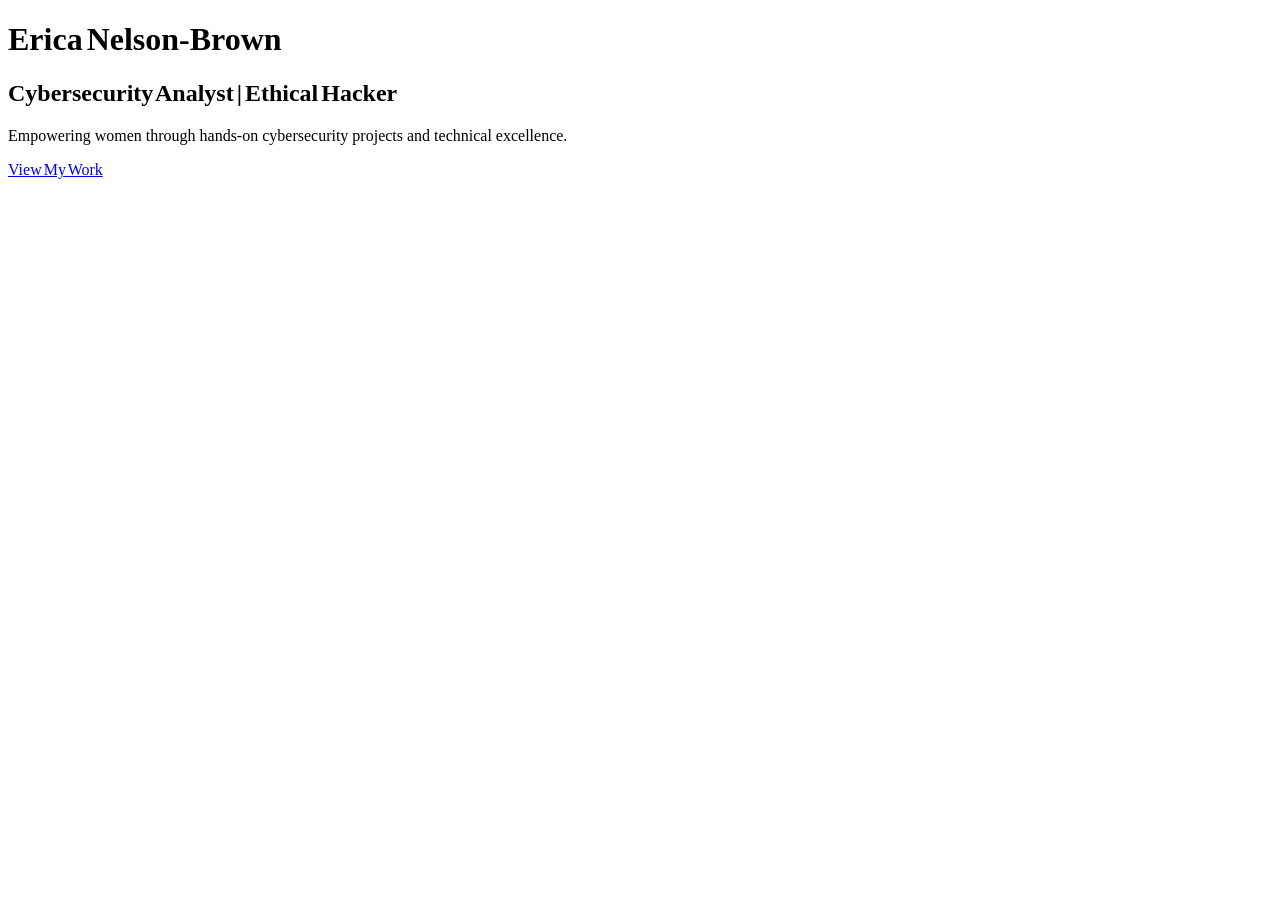
==== index.html @ 02033789 "Add initial HTML structure for the webpage" ====
<!DOCTYPE html>
<html lang="en">
<head>
  <meta charset="UTF-8">
  <meta name="viewport" content="width=device-width, initial-scale=1.0">
  <title>313Cyber‑Women | Erica Nelson‑Brown</title>
  <link rel="stylesheet" href="style.css">
</head>
<body>
  <header class="hero">
    <h1>Erica Nelson‑Brown</h1>
    <h2>Cybersecurity Analyst | Ethical Hacker</h2>
    <p>Empowering women through hands‑on cybersecurity projects and technical excellence.</p>
    <a href="#portfolio" class="hero-button">View My Work</a>
  </header>
</body>
</html>
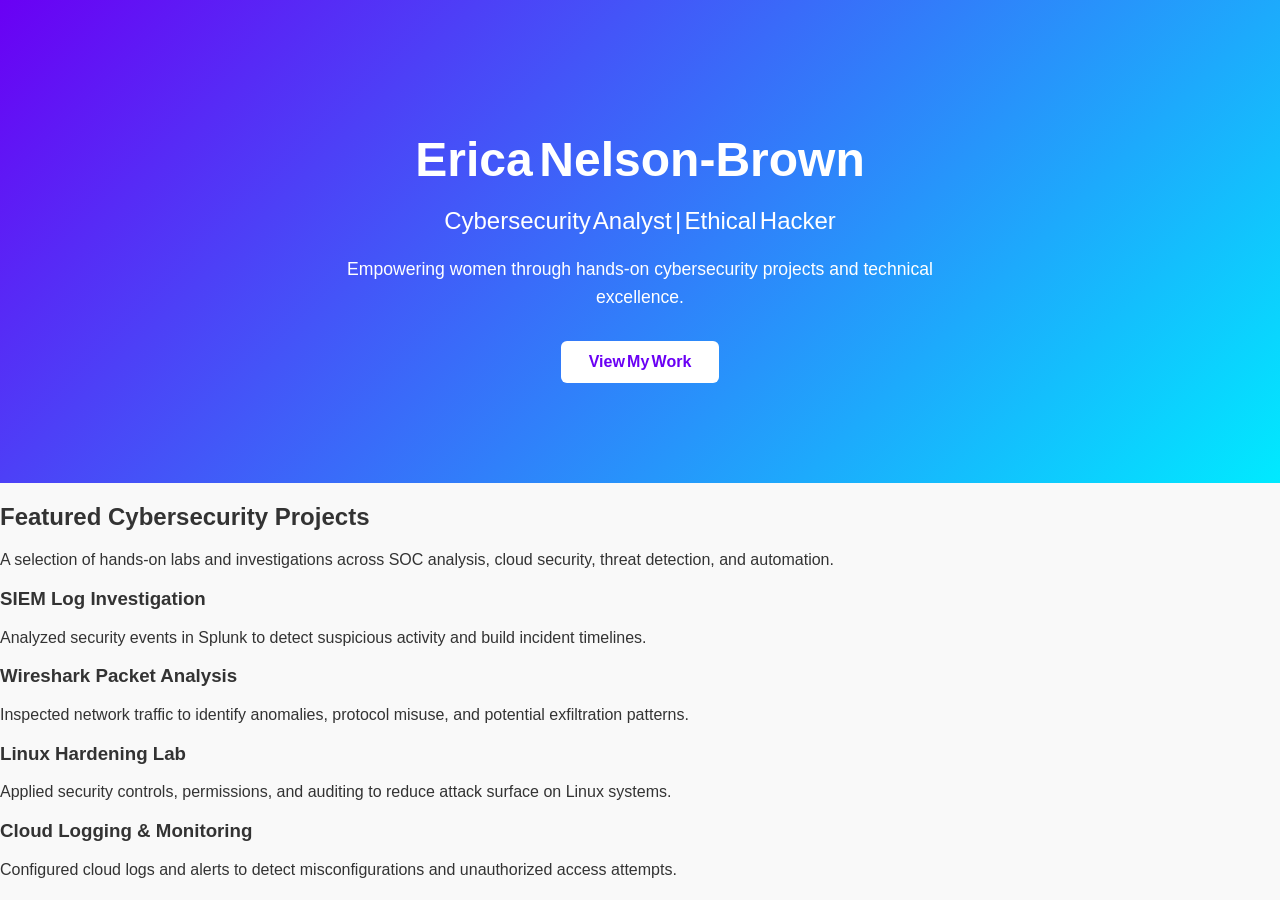
==== commit b78a740b: "Add portfolio section with featured projects Added a portfolio section showcasing featured cybersecu" ====
--- a/index.html
+++ b/index.html
@@ -13,5 +13,37 @@
     <p>Empowering women through hands‑on cybersecurity projects and technical excellence.</p>
     <a href="#portfolio" class="hero-button">View My Work</a>
   </header>
+
+  <section id="portfolio" class="portfolio">
+    <h2>Featured Cybersecurity Projects</h2>
+    <p class="portfolio-intro">
+      A selection of hands-on labs and investigations across SOC analysis, cloud security, threat detection, and automation.
+    </p>
+
+    <div class="portfolio-grid">
+      <div class="portfolio-item">
+        <h3>SIEM Log Investigation</h3>
+        <p>Analyzed security events in Splunk to detect suspicious activity and build incident timelines.</p>
+      </div>
+
+      <div class="portfolio-item">
+        <h3>Wireshark Packet Analysis</h3>
+        <p>Inspected network traffic to identify anomalies, protocol misuse, and potential exfiltration patterns.</p>
+      </div>
+
+      <div class="portfolio-item">
+        <h3>Linux Hardening Lab</h3>
+        <p>Applied security controls, permissions, and auditing to reduce attack surface on Linux systems.</p>
+      </div>
+
+      <div class="portfolio-item">
+        <h3>Cloud Logging & Monitoring</h3>
+        <p>Configured cloud logs and alerts to detect misconfigurations and unauthorized access attempts.</p>
+      </div>
+    </div>
+  </section>
+
 </body>
 </html>
+
+
--- a/style.css
+++ b/style.css
@@ -0,0 +1,48 @@
+body {
+  margin: 0;
+  font-family: 'Montserrat', sans-serif;
+  background-color: #f9f9f9;
+  color: #333;
+}
+
+.hero {
+  text-align: center;
+  padding: 100px 20px;
+  background: linear-gradient(135deg, #6a00f4, #00eaff);
+  color: #fff;
+}
+
+.hero h1 {
+  font-size: 3rem;
+  font-weight: 700;
+  margin-bottom: 10px;
+}
+
+.hero h2 {
+  font-size: 1.5rem;
+  font-weight: 400;
+  margin-bottom: 20px;
+}
+
+.hero p {
+  font-size: 1.1rem;
+  max-width: 600px;
+  margin: 0 auto 30px;
+  line-height: 1.6;
+}
+
+.hero-button {
+  display: inline-block;
+  padding: 12px 28px;
+  background-color: #fff;
+  color: #6a00f4;
+  font-weight: 600;
+  border-radius: 6px;
+  text-decoration: none;
+  transition: 0.3s ease;
+}
+
+.hero-button:hover {
+  background-color: #00eaff;
+  color: #000;
+}
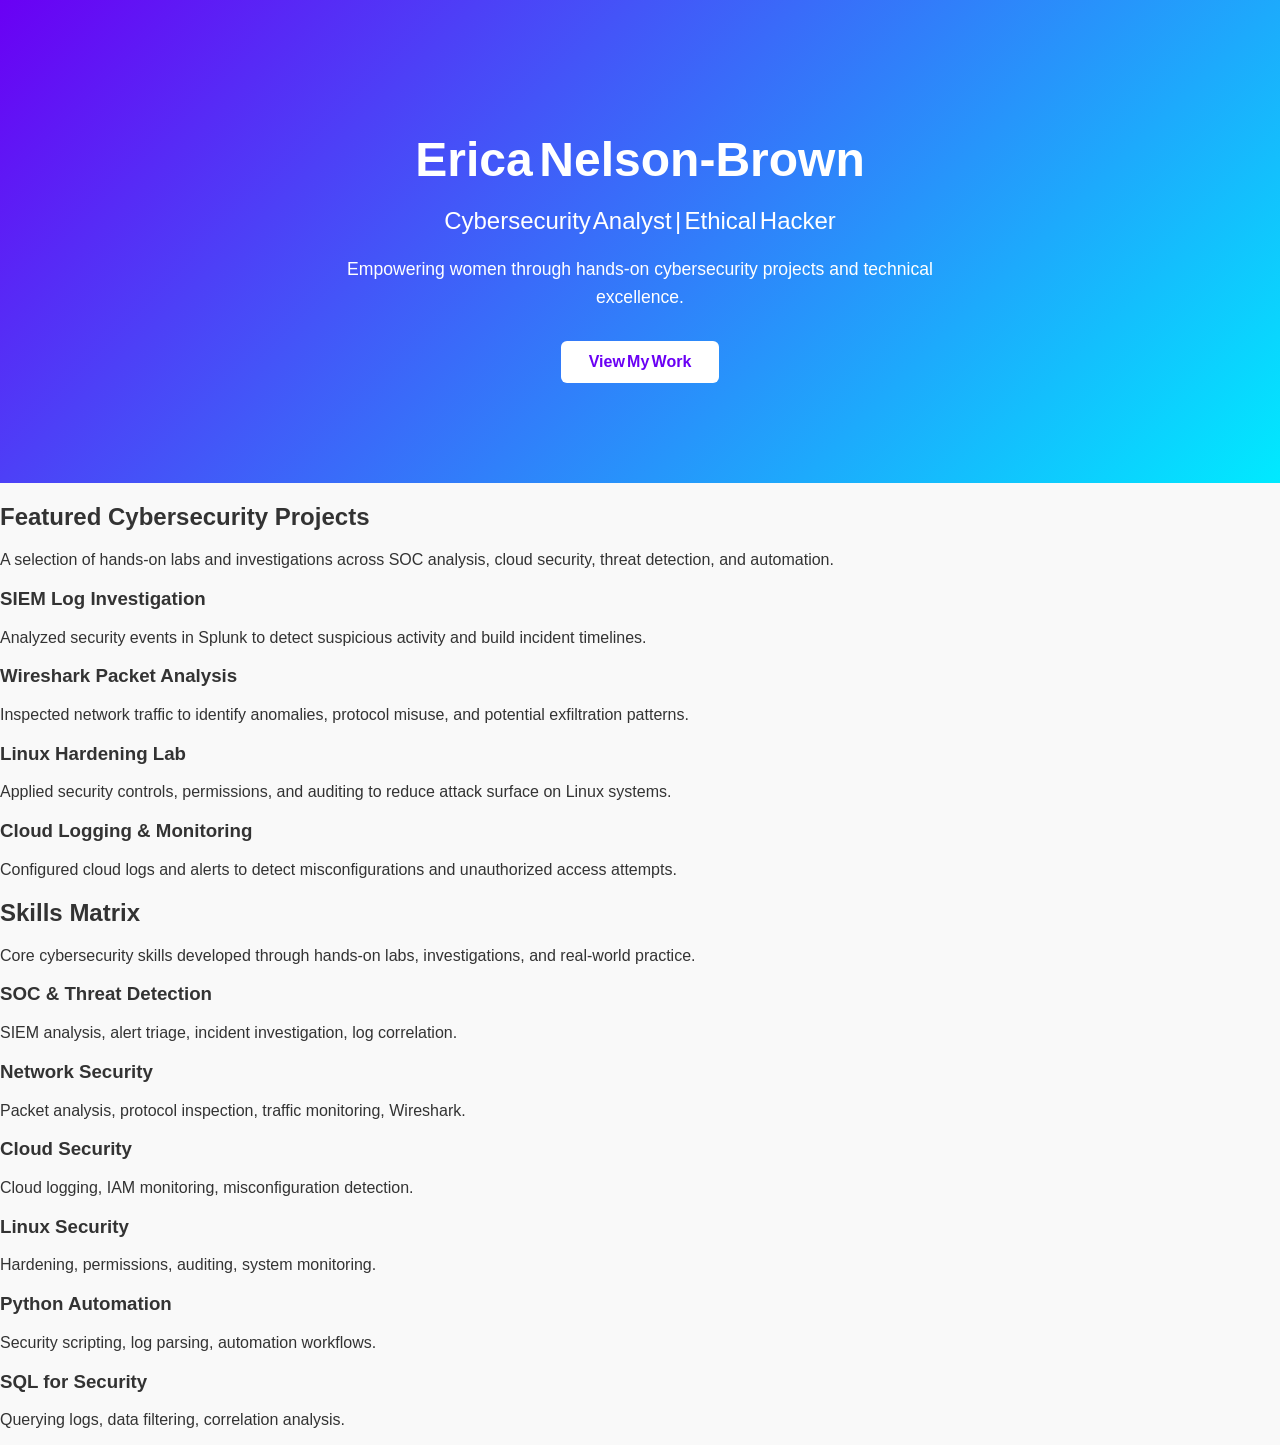
==== commit 73ea8d0d: "Add skills section to index.html Added a new skills section with various cybersecurity skills and de" ====
--- a/index.html
+++ b/index.html
@@ -38,7 +38,46 @@
 
       <div class="portfolio-item">
         <h3>Cloud Logging & Monitoring</h3>
-        <p>Configured cloud logs and alerts to detect misconfigurations and unauthorized access attempts.</p>
+    <p>Configured cloud logs and alerts to detect misconfigurations and unauthorized access attempts.</p>
+      </div>
+    </div>
+  </section>
+
+  <section id="skills" class="skills">
+    <h2>Skills Matrix</h2>
+    <p class="skills-intro">
+      Core cybersecurity skills developed through hands-on labs, investigations, and real-world practice.
+    </p>
+
+    <div class="skills-grid">
+      <div class="skill-item">
+        <h3>SOC & Threat Detection</h3>
+        <p>SIEM analysis, alert triage, incident investigation, log correlation.</p>
+      </div>
+
+      <div class="skill-item">
+        <h3>Network Security</h3>
+        <p>Packet analysis, protocol inspection, traffic monitoring, Wireshark.</p>
+      </div>
+
+      <div class="skill-item">
+        <h3>Cloud Security</h3>
+        <p>Cloud logging, IAM monitoring, misconfiguration detection.</p>
+      </div>
+
+      <div class="skill-item">
+        <h3>Linux Security</h3>
+        <p>Hardening, permissions, auditing, system monitoring.</p>
+      </div>
+
+      <div class="skill-item">
+        <h3>Python Automation</h3>
+        <p>Security scripting, log parsing, automation workflows.</p>
+      </div>
+
+      <div class="skill-item">
+        <h3>SQL for Security</h3>
+        <p>Querying logs, data filtering, correlation analysis.</p>
       </div>
     </div>
   </section>
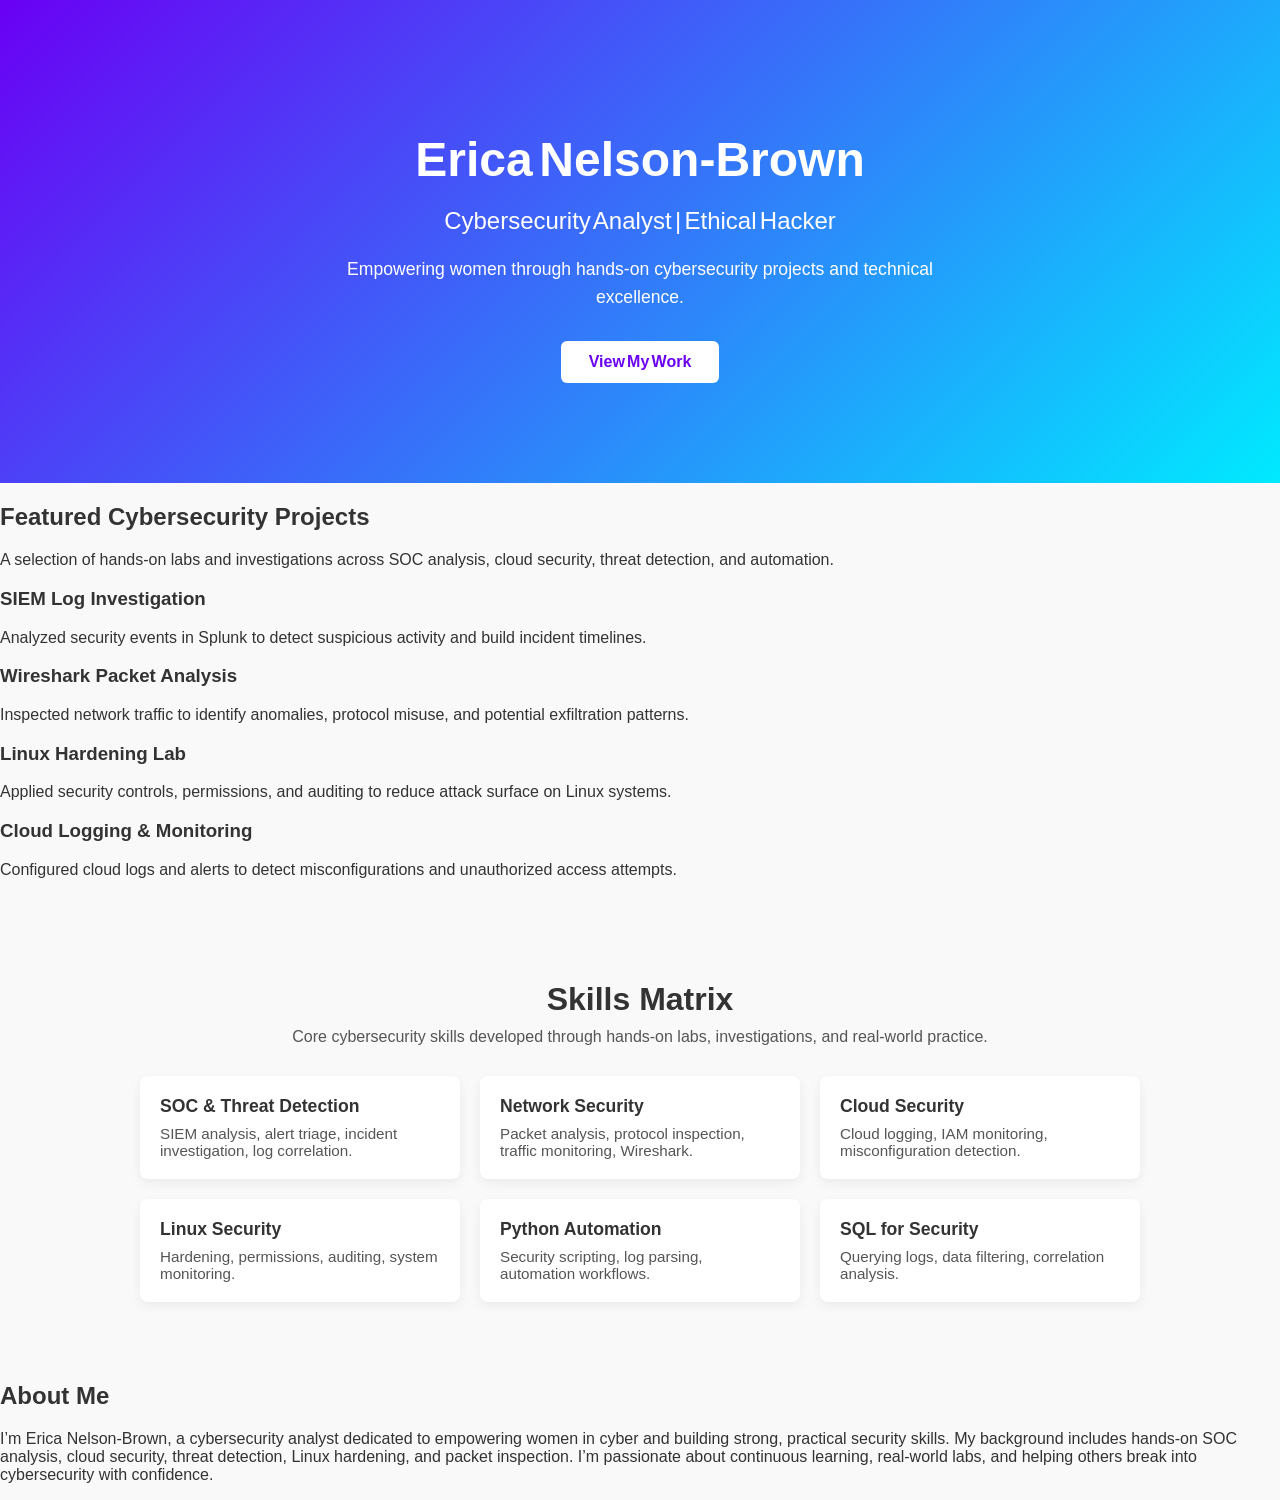
==== commit e331326c: "Add 'About Me' section to index.html Added an 'About Me' section with personal background and skills" ====
--- a/index.html
+++ b/index.html
@@ -81,6 +81,14 @@
       </div>
     </div>
   </section>
+<section id="about" class="about">
+  <h2>About Me</h2>
+  <p class="about-text">
+    I’m Erica Nelson‑Brown, a cybersecurity analyst dedicated to empowering women in cyber and building strong, practical security skills. 
+    My background includes hands‑on SOC analysis, cloud security, threat detection, Linux hardening, and packet inspection. 
+    I’m passionate about continuous learning, real‑world labs, and helping others break into cybersecurity with confidence.
+  </p>
+</section>
 
 </body>
 </html>
--- a/style.css
+++ b/style.css
@@ -46,3 +46,49 @@
   background-color: #00eaff;
   color: #000;
 }
+
+.skills {
+  padding: 60px 20px;
+  max-width: 1000px;
+  margin: 0 auto;
+  text-align: center;
+}
+
+.skills h2 {
+  font-size: 2rem;
+  margin-bottom: 10px;
+}
+
+.skills-intro {
+  font-size: 1rem;
+  color: #555;
+  max-width: 700px;
+  margin: 0 auto 30px;
+}
+
+.skills-grid {
+  display: grid;
+  grid-template-columns: repeat(auto-fit, minmax(240px, 1fr));
+  gap: 20px;
+}
+
+.skill-item {
+  background: #ffffff;
+  border-radius: 8px;
+  padding: 20px;
+  box-shadow: 0 4px 12px rgba(0, 0, 0, 0.06);
+  text-align: left;
+}
+
+.skill-item h3 {
+  margin-top: 0;
+  font-size: 1.1rem;
+  margin-bottom: 8px;
+}
+
+.skill-item p {
+  margin: 0;
+  font-size: 0.95rem;
+  color: #555;
+}
+
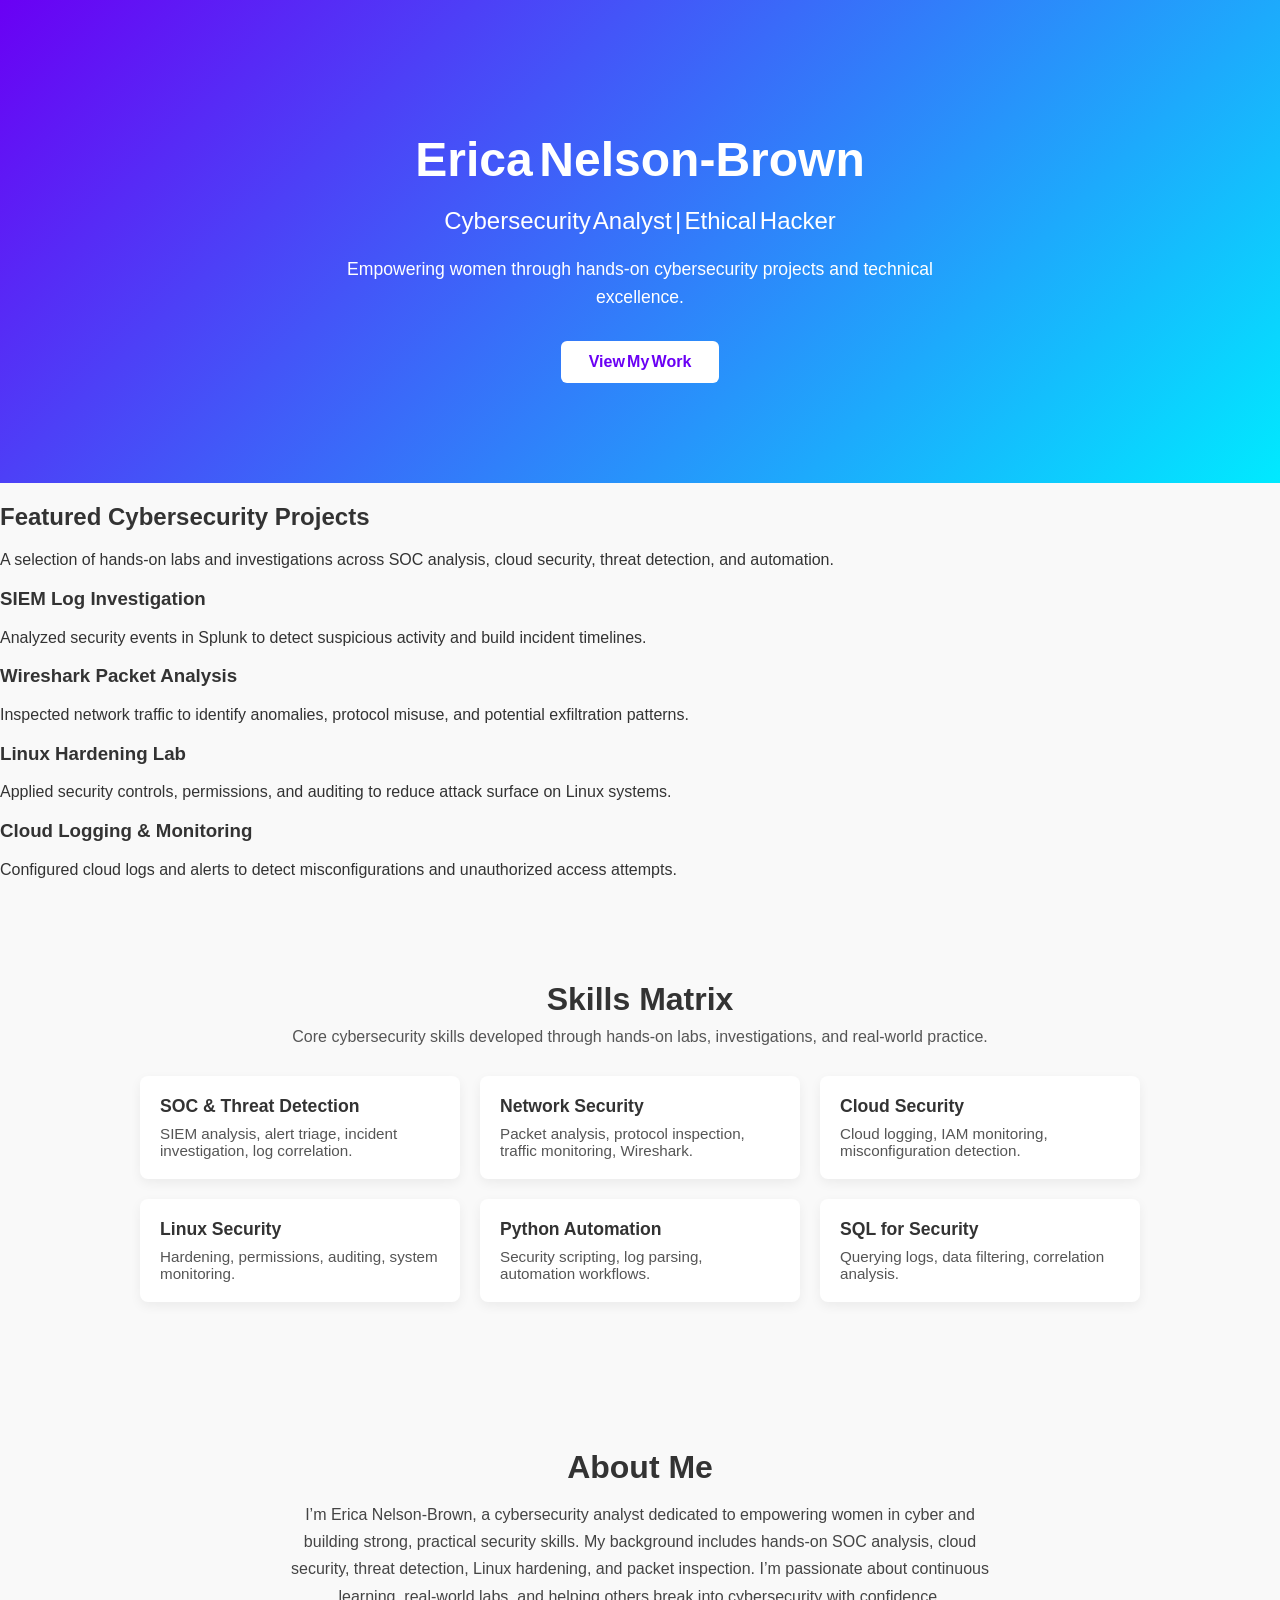
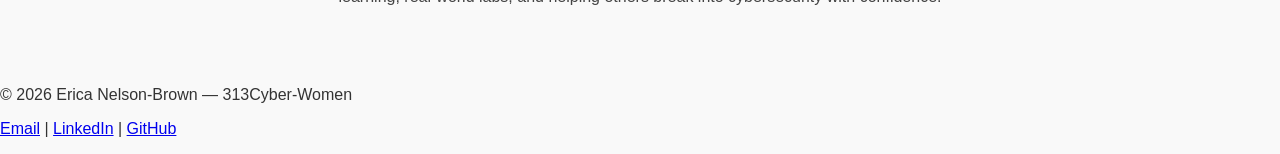
==== commit 3f495995: "Add footer with contact information and links" ====
--- a/index.html
+++ b/index.html
@@ -90,7 +90,14 @@
   </p>
 </section>
 
+<footer class="footer">
+  <p>© 2026 Erica Nelson‑Brown — 313Cyber‑Women</p>
+  <p>
+    <a href="mailto:your-email@example.com">Email</a> |
+    <a href="https://www.linkedin.com/in/YOUR-LINKEDIN">LinkedIn</a> |
+    <a href="https://github.com/nelsonbrownerica-collab">GitHub</a>
+  </p>
+</footer>
+
 </body>
 </html>
-
-
--- a/style.css
+++ b/style.css
@@ -92,3 +92,24 @@
   color: #555;
 }
 
+.about {
+  padding: 60px 20px;
+  max-width: 900px;
+  margin: 0 auto;
+  text-align: center;
+}
+
+.about h2 {
+  font-size: 2rem;
+  margin-bottom: 15px;
+}
+
+.about-text {
+  font-size: 1rem;
+  color: #444;
+  line-height: 1.7;
+  max-width: 700px;
+  margin: 0 auto;
+}
+
+
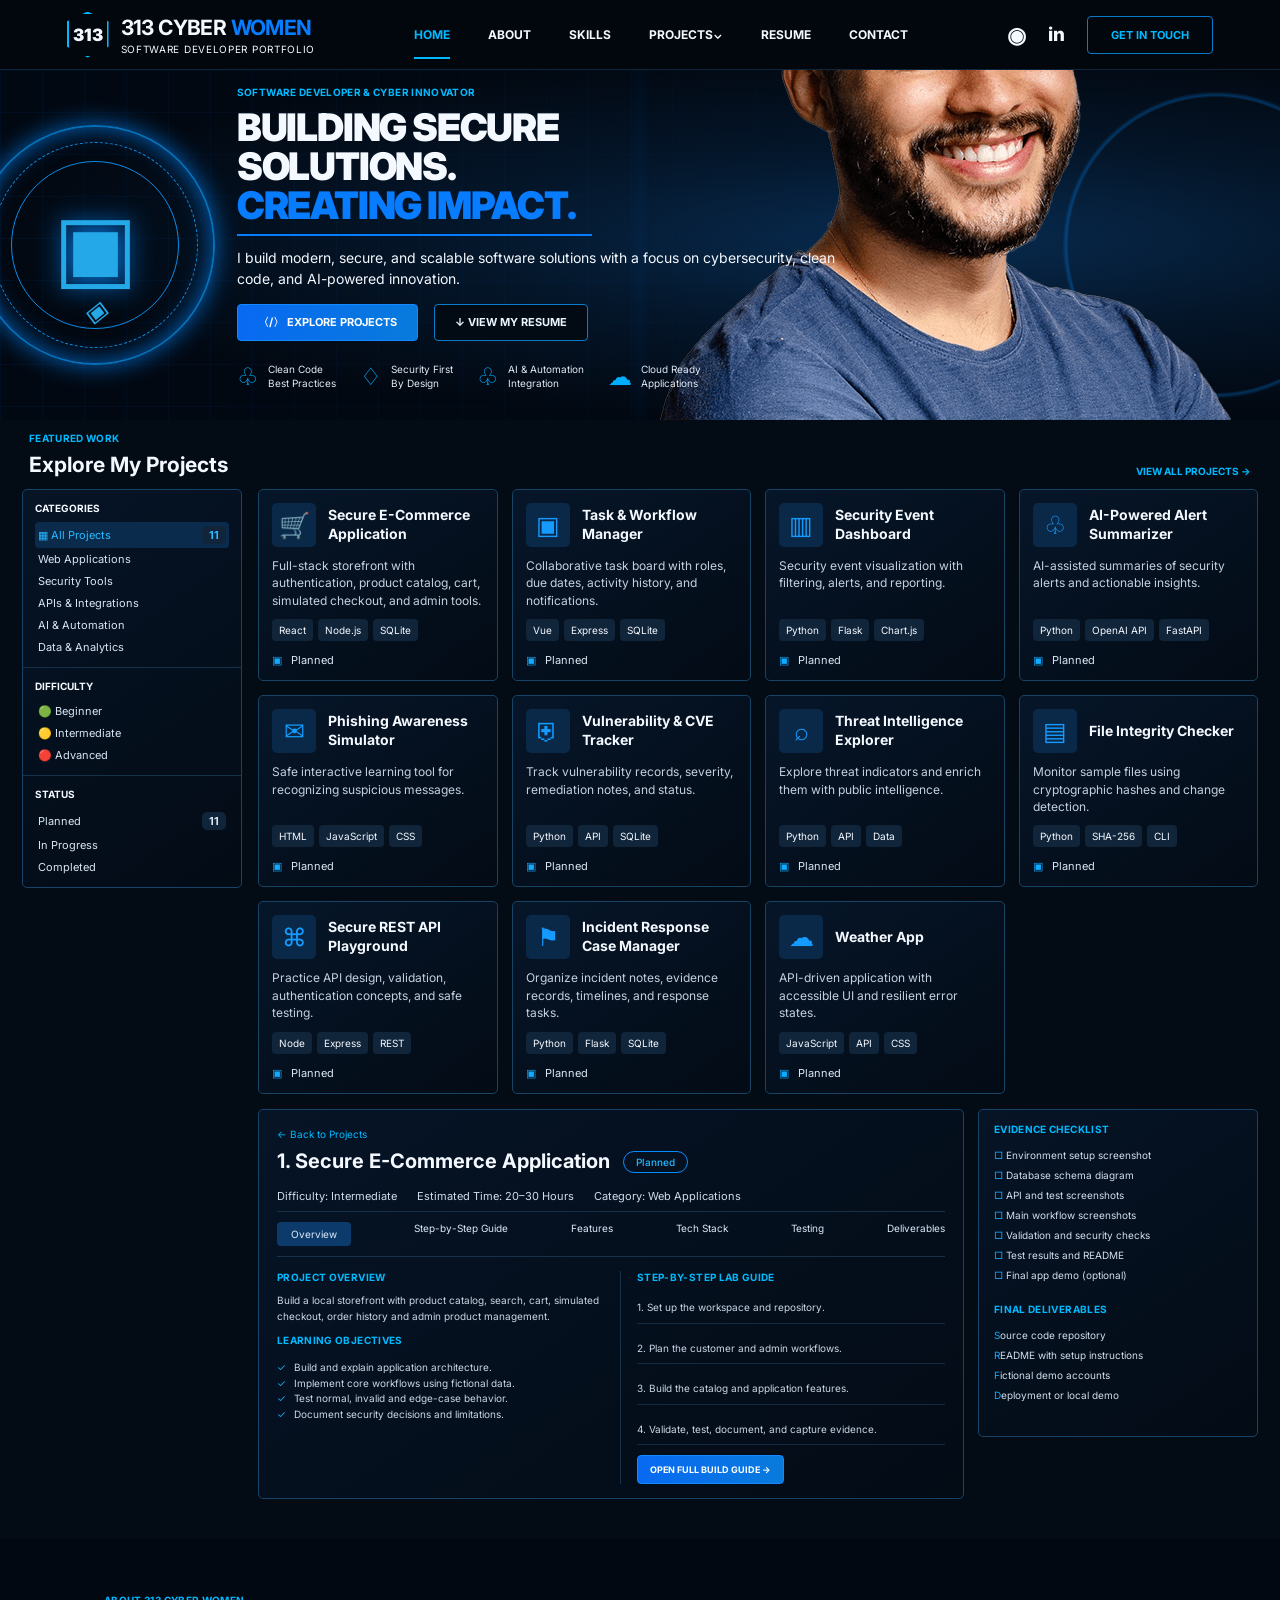
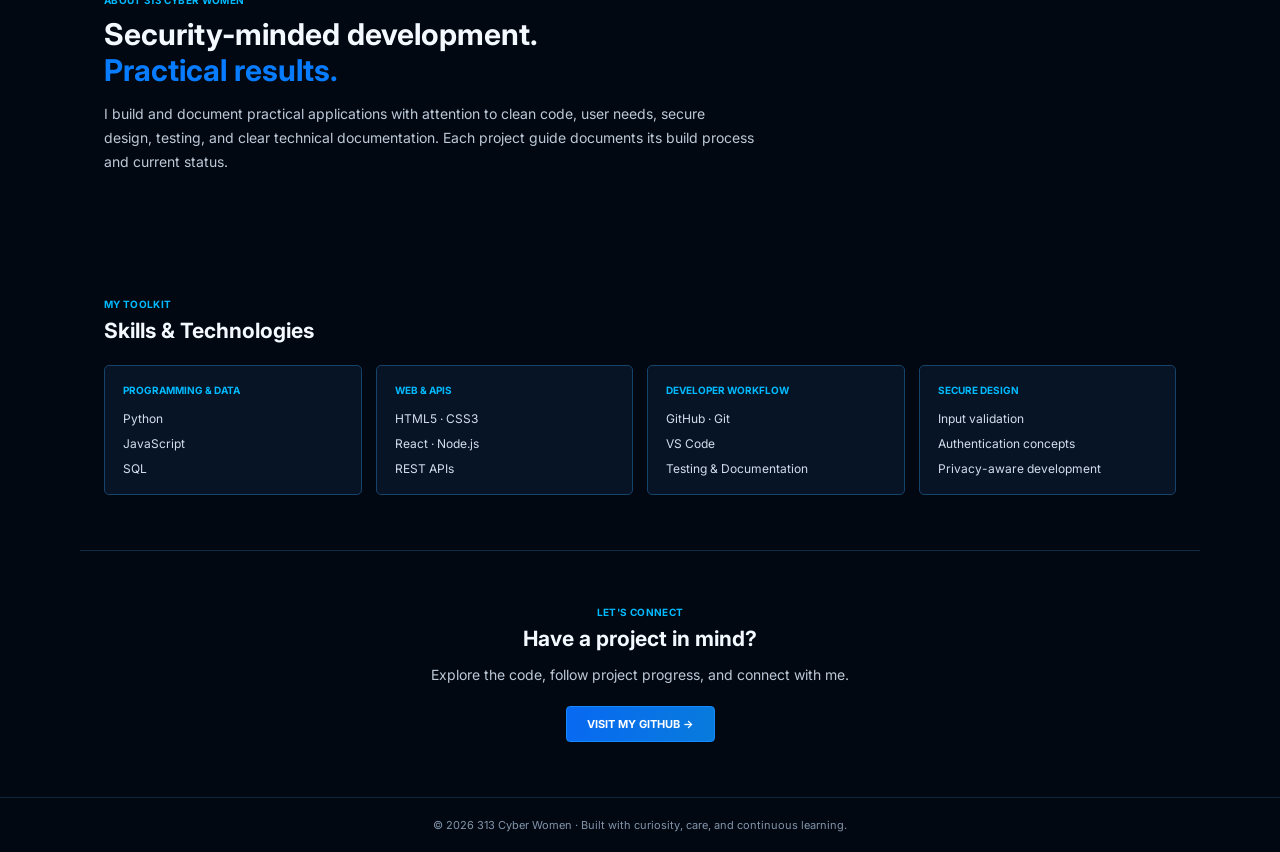
==== commit 1569543f: "Replace old landing page with custom standalone portfolio" ====
--- a/index.html
+++ b/index.html
@@ -1,103 +1,7 @@
-<!DOCTYPE html>
-<html lang="en">
-<head>
-  <meta charset="UTF-8">
-  <meta name="viewport" content="width=device-width, initial-scale=1.0">
-  <title>313Cyber‑Women | Erica Nelson‑Brown</title>
-  <link rel="stylesheet" href="style.css">
-</head>
-<body>
-  <header class="hero">
-    <h1>Erica Nelson‑Brown</h1>
-    <h2>Cybersecurity Analyst | Ethical Hacker</h2>
-    <p>Empowering women through hands‑on cybersecurity projects and technical excellence.</p>
-    <a href="#portfolio" class="hero-button">View My Work</a>
-  </header>
-
-  <section id="portfolio" class="portfolio">
-    <h2>Featured Cybersecurity Projects</h2>
-    <p class="portfolio-intro">
-      A selection of hands-on labs and investigations across SOC analysis, cloud security, threat detection, and automation.
-    </p>
-
-    <div class="portfolio-grid">
-      <div class="portfolio-item">
-        <h3>SIEM Log Investigation</h3>
-        <p>Analyzed security events in Splunk to detect suspicious activity and build incident timelines.</p>
-      </div>
-
-      <div class="portfolio-item">
-        <h3>Wireshark Packet Analysis</h3>
-        <p>Inspected network traffic to identify anomalies, protocol misuse, and potential exfiltration patterns.</p>
-      </div>
-
-      <div class="portfolio-item">
-        <h3>Linux Hardening Lab</h3>
-        <p>Applied security controls, permissions, and auditing to reduce attack surface on Linux systems.</p>
-      </div>
-
-      <div class="portfolio-item">
-        <h3>Cloud Logging & Monitoring</h3>
-    <p>Configured cloud logs and alerts to detect misconfigurations and unauthorized access attempts.</p>
-      </div>
-    </div>
-  </section>
-
-  <section id="skills" class="skills">
-    <h2>Skills Matrix</h2>
-    <p class="skills-intro">
-      Core cybersecurity skills developed through hands-on labs, investigations, and real-world practice.
-    </p>
-
-    <div class="skills-grid">
-      <div class="skill-item">
-        <h3>SOC & Threat Detection</h3>
-        <p>SIEM analysis, alert triage, incident investigation, log correlation.</p>
-      </div>
-
-      <div class="skill-item">
-        <h3>Network Security</h3>
-        <p>Packet analysis, protocol inspection, traffic monitoring, Wireshark.</p>
-      </div>
-
-      <div class="skill-item">
-        <h3>Cloud Security</h3>
-        <p>Cloud logging, IAM monitoring, misconfiguration detection.</p>
-      </div>
-
-      <div class="skill-item">
-        <h3>Linux Security</h3>
-        <p>Hardening, permissions, auditing, system monitoring.</p>
-      </div>
-
-      <div class="skill-item">
-        <h3>Python Automation</h3>
-        <p>Security scripting, log parsing, automation workflows.</p>
-      </div>
-
-      <div class="skill-item">
-        <h3>SQL for Security</h3>
-        <p>Querying logs, data filtering, correlation analysis.</p>
-      </div>
-    </div>
-  </section>
-<section id="about" class="about">
-  <h2>About Me</h2>
-  <p class="about-text">
-    I’m Erica Nelson‑Brown, a cybersecurity analyst dedicated to empowering women in cyber and building strong, practical security skills. 
-    My background includes hands‑on SOC analysis, cloud security, threat detection, Linux hardening, and packet inspection. 
-    I’m passionate about continuous learning, real‑world labs, and helping others break into cybersecurity with confidence.
-  </p>
-</section>
-
-<footer class="footer">
-  <p>© 2026 Erica Nelson‑Brown — 313Cyber‑Women</p>
-  <p>
-    <a href="mailto:your-email@example.com">Email</a> |
-    <a href="https://www.linkedin.com/in/YOUR-LINKEDIN">LinkedIn</a> |
-    <a href="https://github.com/nelsonbrownerica-collab">GitHub</a>
-  </p>
-</footer>
-
-</body>
-</html>
+<!doctype html><html lang="en"><head><meta charset="utf-8"><meta name="viewport" content="width=device-width,initial-scale=1"><title>313 Cyber Women | Erica Nelson</title><meta name="description" content="Erica Nelson's software developer portfolio: secure applications, cybersecurity, and AI-powered innovation."><link rel="stylesheet" href="static/css/cyber-portfolio.css"><link href="https://fonts.googleapis.com/css2?family=Inter:wght@400;500;600;700;800;900&display=swap" rel="stylesheet"></head><body>
+<header class="topbar"><a class="brand" href="#home"><span class="brand-shield">313</span><span><strong>313 CYBER <b>WOMEN</b></strong><small>SOFTWARE DEVELOPER PORTFOLIO</small></span></a><button class="menu-toggle" aria-label="Open navigation">☰</button><nav class="nav"><a class="active" href="#home">HOME</a><a href="#about">ABOUT</a><a href="#skills">SKILLS</a><a href="#projects">PROJECTS⌄</a><a href="static/uploads/resume.pdf">RESUME</a><a href="#contact">CONTACT</a></nav><div class="social"><a href="https://github.com/nelsonbrownerica-collab">◉</a><a href="https://www.linkedin.com/">in</a><a class="outline-btn" href="#contact">GET IN TOUCH</a></div></header>
+<main><section class="hero" id="home"><div class="hero-grid"></div><div class="lock-art"><div class="lock-ring"><span>▣</span><i>◈</i></div></div><div class="hero-copy"><p class="eyebrow">SOFTWARE DEVELOPER &amp; CYBER INNOVATOR</p><h1>BUILDING SECURE<br>SOLUTIONS.<br><em>CREATING IMPACT.</em></h1><div class="blue-rule"></div><p class="hero-desc">I build modern, secure, and scalable software solutions with a focus on cybersecurity, clean code, and AI-powered innovation.</p><div class="hero-actions"><a class="primary-btn" href="#projects">〈/〉 EXPLORE PROJECTS</a><a class="secondary-btn" href="static/uploads/resume.pdf">↓ VIEW MY RESUME</a></div><div class="value-row"><span>♧ <small>Clean Code<br>Best Practices</small></span><span>♢ <small>Security First<br>By Design</small></span><span>♧ <small>AI &amp; Automation<br>Integration</small></span><span>☁ <small>Cloud Ready<br>Applications</small></span></div></div><div class="portrait-wrap"><img src="assets/media/authors/me.png" alt="Portrait of Erica Nelson"></div></section>
+<section class="projects-section" id="projects"><div class="section-heading"><div><p class="eyebrow">FEATURED WORK</p><h2>Explore My Projects</h2></div><a href="projects/">VIEW ALL PROJECTS →</a></div><div class="project-layout"><aside class="filters"><div class="filter-group"><h3>CATEGORIES</h3><button class="filter active" data-filter="all">▦ All Projects <b>11</b></button><button class="filter" data-filter="Web Applications">Web Applications</button><button class="filter" data-filter="Security Tools">Security Tools</button><button class="filter" data-filter="APIs & Integrations">APIs &amp; Integrations</button><button class="filter" data-filter="AI & Automation">AI &amp; Automation</button><button class="filter" data-filter="Data & Analytics">Data &amp; Analytics</button></div><div class="filter-group"><h3>DIFFICULTY</h3><button class="filter" data-difficulty="Beginner">🟢 Beginner</button><button class="filter" data-difficulty="Intermediate">🟡 Intermediate</button><button class="filter" data-difficulty="Advanced">🔴 Advanced</button></div><div class="filter-group"><h3>STATUS</h3><button class="filter" data-status="Planned">Planned <b>11</b></button><button class="filter" data-status="In Progress">In Progress</button><button class="filter" data-status="Completed">Completed</button></div></aside><div class="project-content"><div class="project-grid">
+<a class="project-card" href="projects/ecommerce-platform/" data-category="Web Applications" data-difficulty="Intermediate" data-status="Planned"><div class="card-top"><span class="project-icon">🛒</span><h3>Secure E-Commerce Application</h3></div><p>Full-stack storefront with authentication, product catalog, cart, simulated checkout, and admin tools.</p><div class="tags"><span>React</span><span>Node.js</span><span>SQLite</span></div><div class="card-status">▣ &nbsp; Planned</div></a><a class="project-card" href="projects/task-manager/" data-category="Web Applications" data-difficulty="Intermediate" data-status="Planned"><div class="card-top"><span class="project-icon">▣</span><h3>Task & Workflow Manager</h3></div><p>Collaborative task board with roles, due dates, activity history, and notifications.</p><div class="tags"><span>Vue</span><span>Express</span><span>SQLite</span></div><div class="card-status">▣ &nbsp; Planned</div></a><a class="project-card" href="projects/security-event-dashboard/" data-category="Data & Analytics" data-difficulty="Intermediate" data-status="Planned"><div class="card-top"><span class="project-icon">▥</span><h3>Security Event Dashboard</h3></div><p>Security event visualization with filtering, alerts, and reporting.</p><div class="tags"><span>Python</span><span>Flask</span><span>Chart.js</span></div><div class="card-status">▣ &nbsp; Planned</div></a><a class="project-card" href="projects/ai-alert-summarizer/" data-category="AI & Automation" data-difficulty="Advanced" data-status="Planned"><div class="card-top"><span class="project-icon">♧</span><h3>AI-Powered Alert Summarizer</h3></div><p>AI-assisted summaries of security alerts and actionable insights.</p><div class="tags"><span>Python</span><span>OpenAI API</span><span>FastAPI</span></div><div class="card-status">▣ &nbsp; Planned</div></a><a class="project-card" href="projects/phishing-awareness-simulator/" data-category="Security Tools" data-difficulty="Beginner" data-status="Planned"><div class="card-top"><span class="project-icon">✉</span><h3>Phishing Awareness Simulator</h3></div><p>Safe interactive learning tool for recognizing suspicious messages.</p><div class="tags"><span>HTML</span><span>JavaScript</span><span>CSS</span></div><div class="card-status">▣ &nbsp; Planned</div></a><a class="project-card" href="projects/vulnerability-tracker/" data-category="Security Tools" data-difficulty="Intermediate" data-status="Planned"><div class="card-top"><span class="project-icon">⛨</span><h3>Vulnerability & CVE Tracker</h3></div><p>Track vulnerability records, severity, remediation notes, and status.</p><div class="tags"><span>Python</span><span>API</span><span>SQLite</span></div><div class="card-status">▣ &nbsp; Planned</div></a><a class="project-card" href="projects/threat-intel-explorer/" data-category="Data & Analytics" data-difficulty="Advanced" data-status="Planned"><div class="card-top"><span class="project-icon">⌕</span><h3>Threat Intelligence Explorer</h3></div><p>Explore threat indicators and enrich them with public intelligence.</p><div class="tags"><span>Python</span><span>API</span><span>Data</span></div><div class="card-status">▣ &nbsp; Planned</div></a><a class="project-card" href="projects/file-integrity-monitor/" data-category="Security Tools" data-difficulty="Beginner" data-status="Planned"><div class="card-top"><span class="project-icon">▤</span><h3>File Integrity Checker</h3></div><p>Monitor sample files using cryptographic hashes and change detection.</p><div class="tags"><span>Python</span><span>SHA-256</span><span>CLI</span></div><div class="card-status">▣ &nbsp; Planned</div></a><a class="project-card" href="projects/secure-api-playground/" data-category="APIs & Integrations" data-difficulty="Intermediate" data-status="Planned"><div class="card-top"><span class="project-icon">⌘</span><h3>Secure REST API Playground</h3></div><p>Practice API design, validation, authentication concepts, and safe testing.</p><div class="tags"><span>Node</span><span>Express</span><span>REST</span></div><div class="card-status">▣ &nbsp; Planned</div></a><a class="project-card" href="projects/incident-case-manager/" data-category="APIs & Integrations" data-difficulty="Advanced" data-status="Planned"><div class="card-top"><span class="project-icon">⚑</span><h3>Incident Response Case Manager</h3></div><p>Organize incident notes, evidence records, timelines, and response tasks.</p><div class="tags"><span>Python</span><span>Flask</span><span>SQLite</span></div><div class="card-status">▣ &nbsp; Planned</div></a><a class="project-card" href="projects/weather-app/" data-category="Web Applications" data-difficulty="Beginner" data-status="Planned"><div class="card-top"><span class="project-icon">☁</span><h3>Weather App</h3></div><p>API-driven application with accessible UI and resilient error states.</p><div class="tags"><span>JavaScript</span><span>API</span><span>CSS</span></div><div class="card-status">▣ &nbsp; Planned</div></a>
+</div><div class="detail-preview"><div class="detail-main"><a class="back-link" href="projects/">← Back to Projects</a><h2>1. Secure E-Commerce Application <span class="status-pill">Planned</span></h2><div class="detail-meta"><span>Difficulty: Intermediate</span><span>Estimated Time: 20–30 Hours</span><span>Category: Web Applications</span></div><div class="detail-tabs"><span>Overview</span><span>Step-by-Step Guide</span><span>Features</span><span>Tech Stack</span><span>Testing</span><span>Deliverables</span></div><div class="detail-columns"><div><p class="eyebrow">PROJECT OVERVIEW</p><p>Build a local storefront with product catalog, search, cart, simulated checkout, order history and admin product management.</p><p class="eyebrow">LEARNING OBJECTIVES</p><ul class="check-list"><li>Build and explain application architecture.</li><li>Implement core workflows using fictional data.</li><li>Test normal, invalid and edge-case behavior.</li><li>Document security decisions and limitations.</li></ul></div><div><p class="eyebrow">STEP-BY-STEP LAB GUIDE</p><p class="step-line">1. Set up the workspace and repository.</p><p class="step-line">2. Plan the customer and admin workflows.</p><p class="step-line">3. Build the catalog and application features.</p><p class="step-line">4. Validate, test, document, and capture evidence.</p><a class="primary-btn compact" href="projects/ecommerce-platform/">OPEN FULL BUILD GUIDE →</a></div></div></div><aside class="evidence"><p class="eyebrow">EVIDENCE CHECKLIST</p><ul><li>□ Environment setup screenshot</li><li>□ Database schema diagram</li><li>□ API and test screenshots</li><li>□ Main workflow screenshots</li><li>□ Validation and security checks</li><li>□ Test results and README</li><li>□ Final app demo (optional)</li></ul><p class="eyebrow">FINAL DELIVERABLES</p><ul><li>Source code repository</li><li>README with setup instructions</li><li>Fictional demo accounts</li><li>Deployment or local demo</li></ul></aside></div></div></div></section>
+<section class="about-section" id="about"><p class="eyebrow">ABOUT 313 CYBER WOMEN</p><h2>Security-minded development.<br><em>Practical results.</em></h2><p>I build and document practical applications with attention to clean code, user needs, secure design, testing, and clear technical documentation. Each project guide documents its build process and current status.</p></section><section class="skills-section" id="skills"><p class="eyebrow">MY TOOLKIT</p><h2>Skills &amp; Technologies</h2><div class="skill-grid"><div><b>PROGRAMMING &amp; DATA</b><span>Python</span><span>JavaScript</span><span>SQL</span></div><div><b>WEB &amp; APIS</b><span>HTML5 · CSS3</span><span>React · Node.js</span><span>REST APIs</span></div><div><b>DEVELOPER WORKFLOW</b><span>GitHub · Git</span><span>VS Code</span><span>Testing &amp; Documentation</span></div><div><b>SECURE DESIGN</b><span>Input validation</span><span>Authentication concepts</span><span>Privacy-aware development</span></div></div></section><section class="contact-section" id="contact"><p class="eyebrow">LET'S CONNECT</p><h2>Have a project in mind?</h2><p>Explore the code, follow project progress, and connect with me.</p><a class="primary-btn" href="https://github.com/nelsonbrownerica-collab">VISIT MY GITHUB →</a></section></main><footer>© 2026 313 Cyber Women · Built with curiosity, care, and continuous learning.</footer><script src="static/js/cyber-portfolio.js"></script></body></html>
--- a/static/css/cyber-portfolio.css
+++ b/static/css/cyber-portfolio.css
@@ -0,0 +1 @@
+:root{--bg:#020811;--panel:#061426;--panel2:#071a2e;--line:#16436a;--blue:#087cff;--cyan:#00baff;--text:#f4f8ff;--muted:#bdc9d8}*{box-sizing:border-box}html{scroll-behavior:smooth;scroll-padding-top:78px}body{margin:0;background:var(--bg);color:var(--text);font-family:Inter,Arial,sans-serif;font-size:14px}a{color:inherit;text-decoration:none}.topbar{height:70px;background:#02060d;border-bottom:1px solid #10243a;display:flex;align-items:center;justify-content:space-between;padding:0 5.2%;position:sticky;top:0;z-index:20}.brand{display:flex;align-items:center;gap:12px}.brand-shield{width:42px;height:46px;display:grid;place-items:center;border:2px solid var(--cyan);clip-path:polygon(50% 0,100% 22%,100% 76%,50% 100%,0 76%,0 22%);font-weight:900;font-size:17px}.brand strong{font-size:21px;letter-spacing:-.6px}.brand strong b{color:var(--blue)}.brand small{display:block;font-size:10px;letter-spacing:.7px;margin-top:3px}.nav{display:flex;gap:38px;height:100%;align-items:center}.nav a{height:100%;display:flex;align-items:center;font-weight:700;font-size:12px;position:relative}.nav a.active,.nav a:hover{color:var(--cyan)}.nav a.active:after{content:"";height:2px;background:var(--cyan);position:absolute;bottom:10px;left:0;right:0}.social{display:flex;align-items:center;gap:22px;font-size:22px;font-weight:800}.social a:nth-child(2){font-size:19px}.outline-btn,.secondary-btn{border:1px solid #087bca;border-radius:4px;padding:11px 23px;color:var(--cyan);font-size:11px;font-weight:700}.menu-toggle{display:none;background:none;color:white;border:0;font-size:24px}.hero{min-height:350px;position:relative;overflow:hidden;background:radial-gradient(ellipse at 72% 48%,#082b50 0,#04162a 35%,#020811 72%)}.hero:before{content:"";position:absolute;inset:0;background-image:linear-gradient(90deg,transparent 49%,rgba(0,126,255,.08) 50%,transparent 51%),linear-gradient(rgba(0,126,255,.06) 1px,transparent 1px),linear-gradient(90deg,rgba(0,126,255,.06) 1px,transparent 1px);background-size:100% 100%,42px 42px,42px 42px;mask-image:linear-gradient(90deg,black,transparent 95%)}.hero-grid{position:absolute;inset:0;background:radial-gradient(circle at 95% 50%,transparent 0 12%,rgba(0,139,255,.3) 12.2%,transparent 12.5% 20%,rgba(0,139,255,.2) 20.2%,transparent 20.5%)}.lock-art{position:absolute;left:-45px;top:25px;width:280px;height:300px;display:grid;place-items:center;opacity:.9}.lock-ring{width:240px;height:240px;border:2px solid #087bca;border-radius:50%;display:grid;place-items:center;box-shadow:0 0 24px #006dcf,inset 0 0 24px #006dcf;position:relative;color:#28baff}.lock-ring:before,.lock-ring:after{content:"";position:absolute;border:1px dashed #0d9bff;border-radius:50%;inset:15px}.lock-ring:after{inset:34px;border-style:solid}.lock-ring span{font-size:90px;text-shadow:0 0 25px #08f}.lock-ring i{position:absolute;font-size:30px;bottom:35px}.hero-copy{position:relative;z-index:2;margin-left:18.5%;padding:16px 0 15px;max-width:620px}.eyebrow{color:var(--cyan);font-size:10px;font-weight:700;letter-spacing:.35px;margin:0 0 8px}.hero h1{font-size:38px;line-height:1.02;letter-spacing:-1.2px;margin:10px 0 8px;font-weight:900}.hero h1 em,.about-section h2 em{font-style:normal;color:#087cff}.blue-rule{height:2px;width:355px;background:#087cff;margin:10px 0}.hero-desc{font-size:14px;line-height:1.45;margin:12px 0 15px}.hero-actions{display:flex;gap:16px}.primary-btn,.secondary-btn{display:inline-flex;align-items:center;justify-content:center;padding:10px 20px;border-radius:4px;font-size:11px;font-weight:700}.primary-btn{background:linear-gradient(100deg,#0869f2,#087bdc);color:white;border:1px solid #1589ff}.secondary-btn{color:#e9f5ff;background:#020a14}.value-row{display:flex;gap:24px;margin-top:21px}.value-row span{font-size:24px;color:#00aeff;display:flex;align-items:center;gap:9px}.value-row small{font-size:10px;line-height:1.45;color:#e0e9f4}.portrait-wrap{position:absolute;right:14%;bottom:0;width:330px;height:340px;display:flex;align-items:end;justify-content:center}.portrait-glow{position:absolute;inset:30px 0 0;border-radius:50%;background:#087bff;filter:blur(70px);opacity:.22}.portrait-placeholder{height:290px;width:260px;border:1px dashed #1684ce;background:linear-gradient(145deg,#0b2946,#08101e);display:flex;align-items:center;justify-content:center;flex-direction:column;gap:10px;color:#4fcaff;position:relative;z-index:1}.portrait-placeholder span{font-size:70px;font-weight:900}.portrait-placeholder small{letter-spacing:2px}.projects-section{max-width:1380px;margin:auto;padding:12px 22px 40px;background:#030b15}.section-heading{display:flex;justify-content:space-between;align-items:end;padding:0 7px 12px}.section-heading h2,.skills-section h2,.contact-section h2{font-size:21px;margin:0}.section-heading>a{color:var(--cyan);font-size:10px;font-weight:700}.project-layout{display:grid;grid-template-columns:220px 1fr;gap:16px}.filters,.evidence,.detail-main{border:1px solid var(--line);border-radius:5px;background:linear-gradient(145deg,#061426,#030b15)}.filters{align-self:start}.filter-group{padding:12px 12px 9px;border-bottom:1px solid #16324b}.filter-group:last-child{border:0}.filter-group h3{font-size:10px;margin:0 0 8px}.filter{width:100%;border:0;background:transparent;color:#d9e5f3;text-align:left;padding:4px 3px;font:inherit;font-size:11px;display:flex;align-items:center;gap:8px;cursor:pointer;border-radius:4px}.filter b{margin-left:auto;background:#10243a;padding:2px 7px;border-radius:5px}.filter.active,.filter:hover{background:#0b2b4c;color:#28baff}.dot{width:10px;height:10px;border-radius:50%;display:inline-block}.green{background:#00c66b}.yellow{background:#ffbd00}.red{background:#ed3434}.purple{background:#4d5cff}.project-content{min-width:0}.project-grid{display:grid;grid-template-columns:repeat(4,minmax(0,1fr));gap:14px}.project-card{border:1px solid #174365;border-radius:5px;background:linear-gradient(145deg,#061629,#030b15);padding:13px;min-height:190px;display:flex;flex-direction:column;transition:.2s}.project-card:hover{border-color:#138cff;transform:translateY(-3px);box-shadow:0 10px 28px #006aff22}.card-top{display:flex;align-items:center;gap:12px}.project-icon{background:#0a2949;color:#159bff;border-radius:5px;width:44px;height:44px;display:grid;place-items:center;font-size:25px;flex-shrink:0}.project-card h3{font-size:14px;line-height:1.35;margin:0}.project-card>p{font-size:12px;color:#c4d0df;line-height:1.45;margin:10px 0}.tags{display:flex;gap:5px;flex-wrap:wrap;margin-top:auto}.tags span{font-size:10px;background:#10243a;padding:5px 7px;border-radius:4px}.card-status{font-size:11px;margin-top:12px;color:#dce7f4}.card-status:first-letter{color:#12aaff}.detail-preview{display:grid;grid-template-columns:minmax(0,1fr) 280px;gap:14px;margin-top:15px}.detail-main{padding:14px 18px}.back-link{color:var(--cyan);font-size:10px}.detail-main h2{font-size:20px;margin:8px 0}.status-pill{display:inline-block;border:1px solid #078cff;border-radius:20px;color:#21baff;padding:4px 12px;font-size:10px;vertical-align:middle;margin-left:8px;font-weight:500}.detail-meta{display:flex;gap:20px;flex-wrap:wrap;color:#d0ddeb;font-size:11px;padding:8px 0;border-bottom:1px solid #173149}.detail-tabs{display:flex;justify-content:space-between;gap:8px;padding:10px 0;border-bottom:1px solid #173149;color:#dce9f8;font-size:10px;overflow:auto}.detail-tabs span:first-child{background:#0c3b6b;padding:6px 14px;border-radius:4px}.detail-columns{display:grid;grid-template-columns:1fr 1fr;gap:18px;padding-top:14px}.detail-columns>div+div{border-left:1px solid #173149;padding-left:16px}.detail-columns p:not(.eyebrow),.detail-columns li{font-size:10px;line-height:1.55;color:#cbd7e5}.check-list{list-style:none;padding:0}.check-list li:before{content:"✓";color:#16aaff;margin-right:8px}.step-line{padding:7px 0;border-bottom:1px solid #132a40}.compact{font-size:9px;padding:8px 12px}.evidence{padding:13px 15px;align-self:start}.evidence ul{padding:0;list-style:none;margin:10px 0 18px}.evidence li{font-size:10px;color:#d1ddeb;padding:4px 0}.evidence li::first-letter{color:#13aaff}.about-section,.skills-section,.contact-section{max-width:1120px;margin:auto;padding:55px 24px}.about-section h2{font-size:30px;line-height:1.2;margin:10px 0}.about-section>p:last-child,.contact-section>p:not(.eyebrow){max-width:650px;color:var(--muted);line-height:1.7}.skill-grid{display:grid;grid-template-columns:repeat(4,1fr);gap:14px;margin-top:22px}.skill-grid>div{display:flex;flex-direction:column;gap:10px;padding:18px;border:1px solid var(--line);background:var(--panel);border-radius:5px}.skill-grid b{font-size:10px;color:var(--cyan);margin-bottom:5px}.skill-grid span{font-size:12px;color:#d3deeb}.contact-section{text-align:center;border-top:1px solid #102b45}.contact-section>p:not(.eyebrow){margin:12px auto 20px}footer{text-align:center;border-top:1px solid #10243a;padding:20px;color:#8294aa;font-size:11px}@media(max-width:1050px){.nav{gap:17px}.social{gap:10px}.portrait-wrap{right:5%;opacity:.7}.hero-copy{margin-left:20%}.project-grid{grid-template-columns:repeat(2,minmax(0,1fr))}}@media(max-width:760px){.topbar{height:64px;padding:0 18px}.brand strong{font-size:17px}.brand small{font-size:8px}.menu-toggle{display:block;margin-left:auto}.nav{display:none;position:absolute;top:64px;left:0;right:0;height:auto;background:#030b15;padding:12px 20px;flex-direction:column;align-items:stretch;gap:0;border-bottom:1px solid var(--line)}.nav.open{display:flex}.nav a{height:auto;padding:12px}.nav a.active:after{display:none}.social{display:none}.hero{min-height:470px}.lock-art{left:-125px;opacity:.35}.hero-copy{margin:0;padding:35px 22px;max-width:100%}.hero h1{font-size:32px}.hero-desc{max-width:400px}.portrait-wrap{right:-70px;width:220px;height:210px;opacity:.16}.value-row{gap:12px;flex-wrap:wrap}.value-row span{font-size:20px}.projects-section{padding:18px 12px}.project-layout{grid-template-columns:1fr}.filters{display:grid;grid-template-columns:repeat(3,1fr)}.filter-group{border-right:1px solid var(--line)}.project-grid{grid-template-columns:1fr}.detail-preview{grid-template-columns:1fr}.detail-columns{grid-template-columns:1fr}.detail-columns>div+div{border-left:0;padding-left:0;border-top:1px solid #173149;padding-top:12px}.skill-grid{grid-template-columns:repeat(2,1fr)}.section-heading h2{font-size:19px}.detail-tabs{justify-content:flex-start}.desktop{display:none}}@media(max-width:420px){.filters{grid-template-columns:1fr}.hero h1{font-size:29px}.hero-actions{flex-wrap:wrap}.skill-grid{grid-template-columns:1fr}.brand-shield{width:36px;height:40px}}
